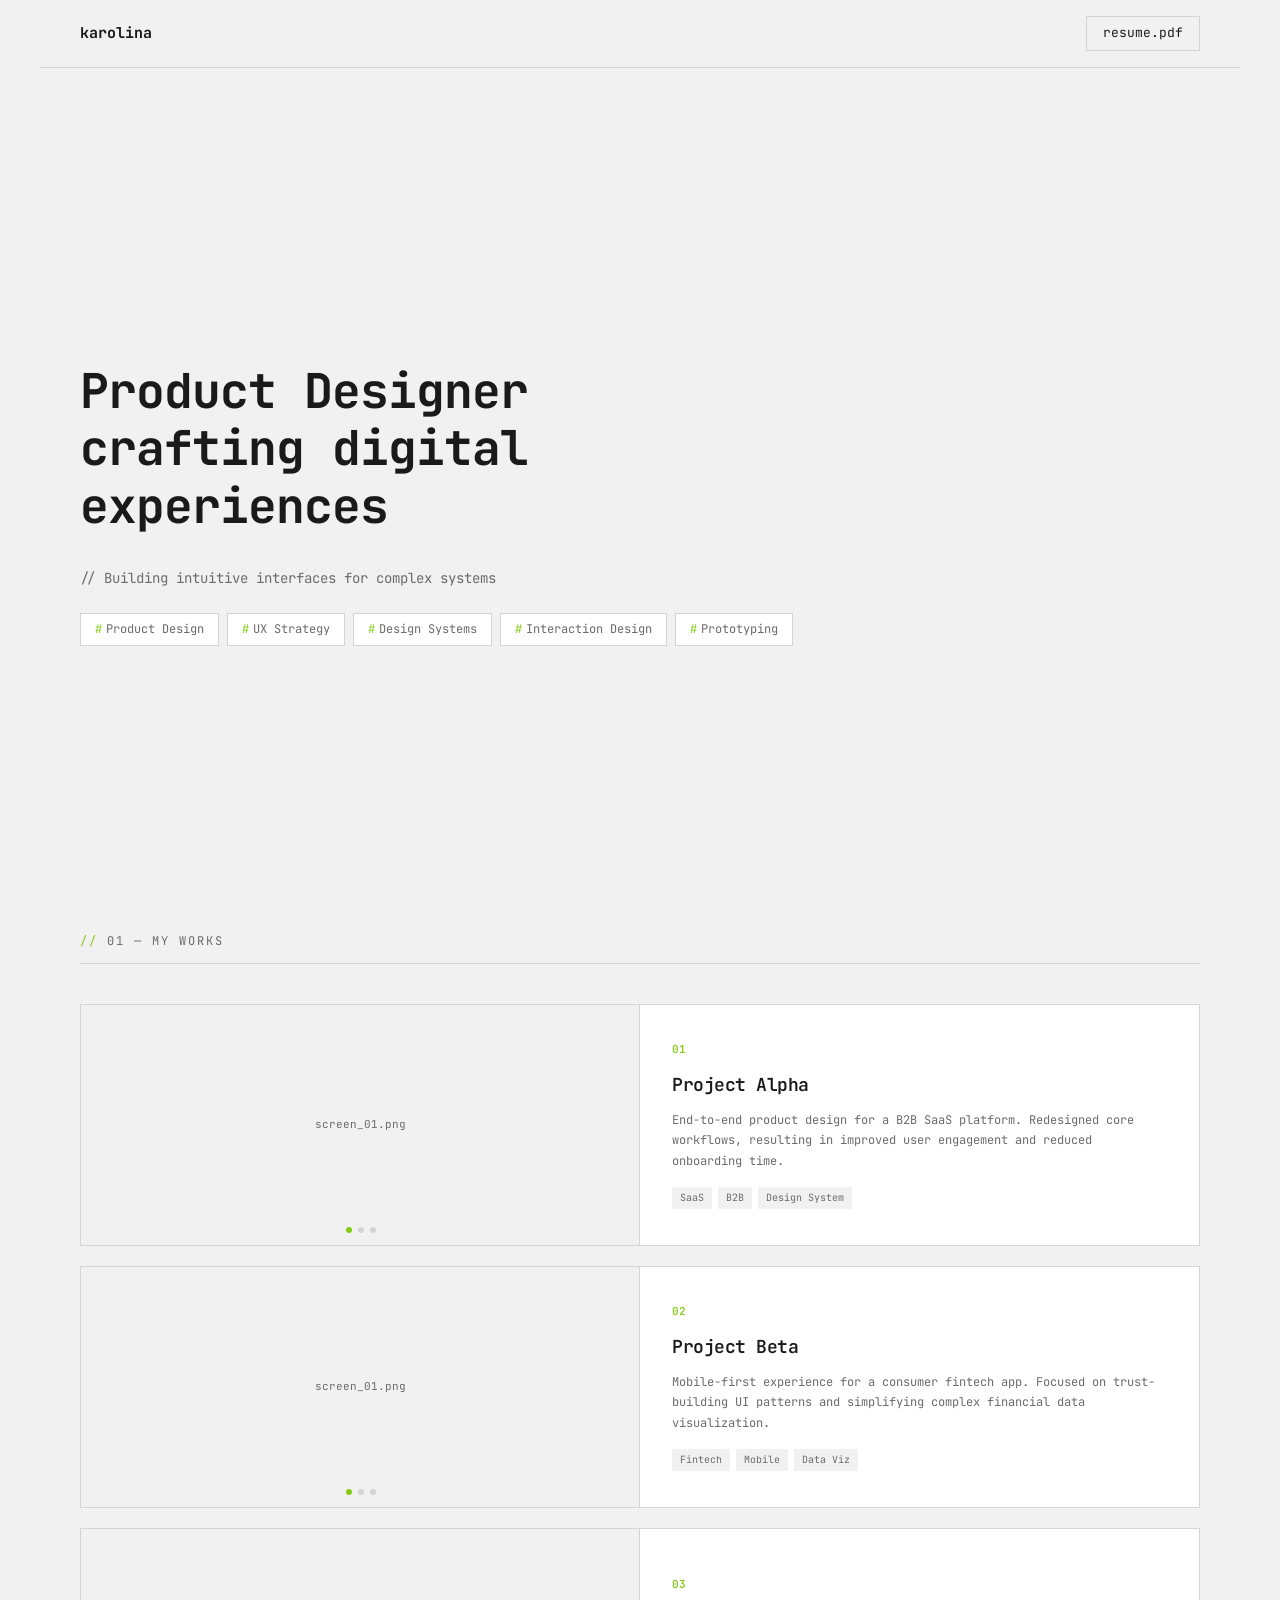
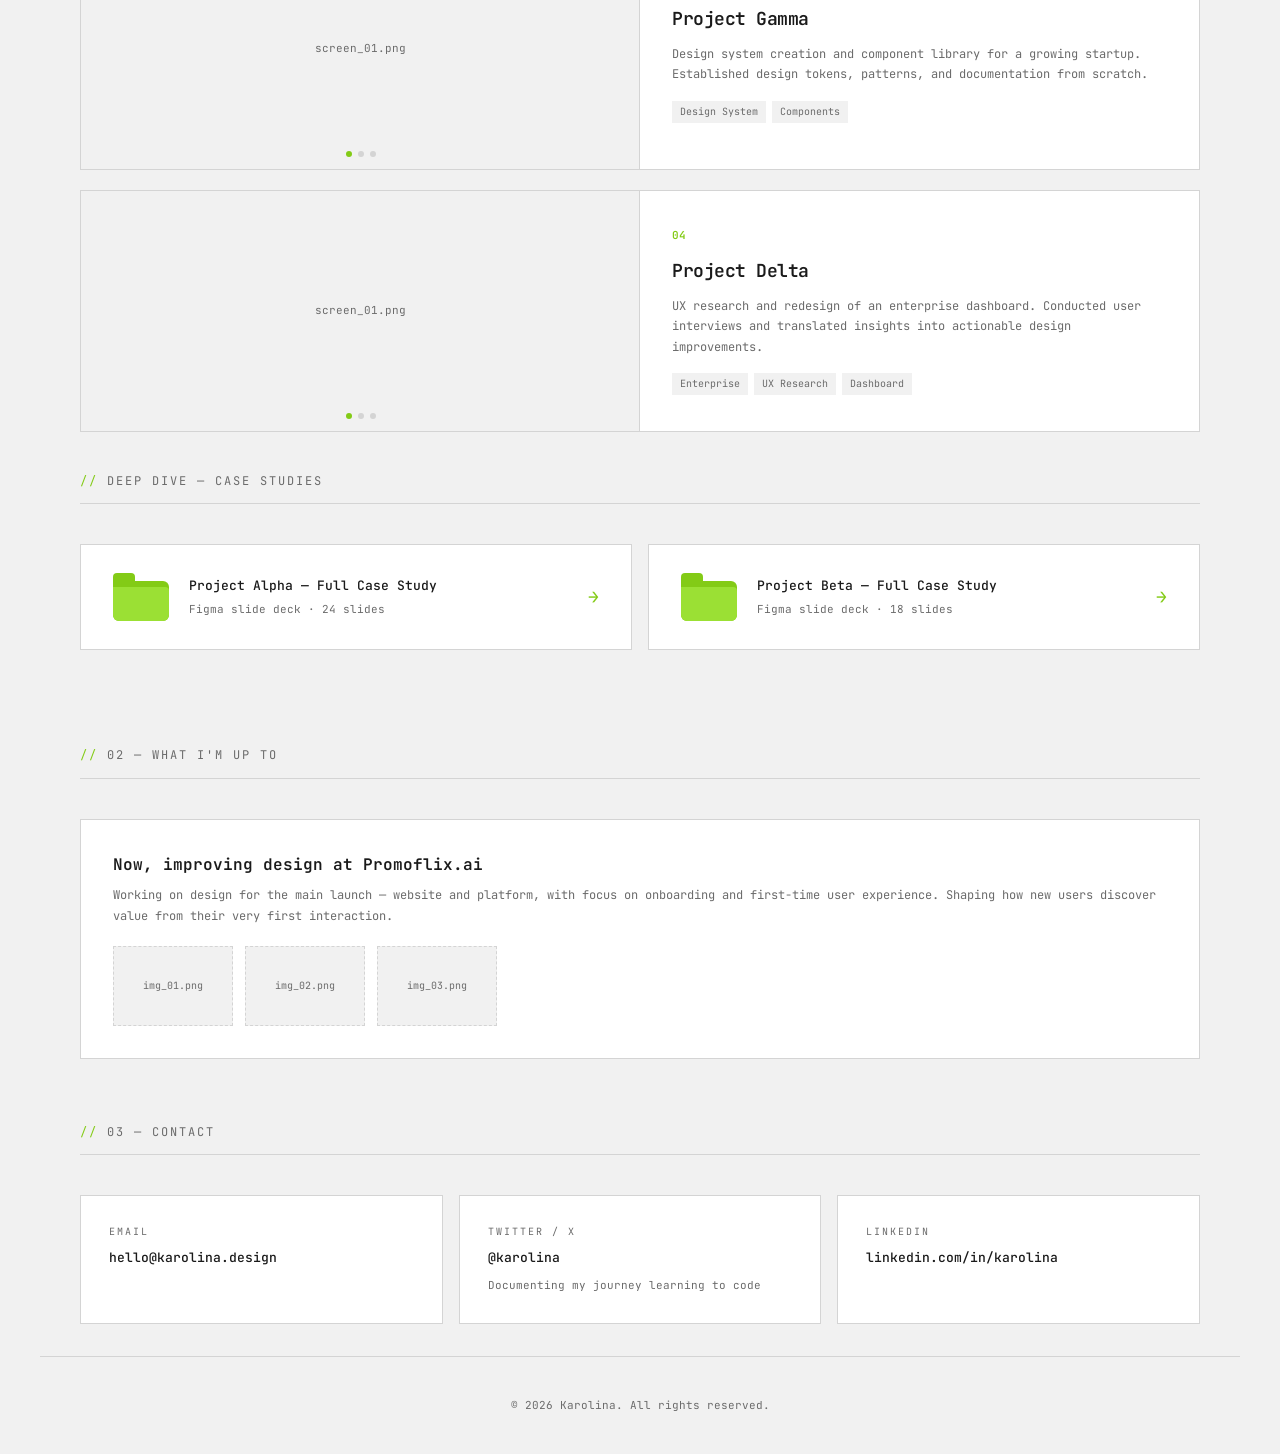
==== index.html @ 52e09d20 "initial commit" ====
<!DOCTYPE html>
<html lang="en">
<head>
<meta charset="UTF-8">
<meta name="viewport" content="width=device-width, initial-scale=1.0">
<title>Karolina — Product Designer</title>
<link rel="preconnect" href="https://fonts.googleapis.com">
<link href="https://fonts.googleapis.com/css2?family=JetBrains+Mono:wght@300;400;500;600;700&display=swap" rel="stylesheet">
<style>
  *, *::before, *::after { margin: 0; padding: 0; box-sizing: border-box; }
  :root {
    --bg: #F1F1F1;
    --bg-card: #FFFFFF;
    --accent: #83CB16;
    --accent-dim: #83cb1633;
    --text: #1A1A1A;
    --text-secondary: #6B6B6B;
    --border: #D4D4D4;
    --mono: 'JetBrains Mono', monospace;
  }
  html { scroll-behavior: smooth; }
  body { font-family: var(--mono); background: var(--bg); color: var(--text); line-height: 1.6; font-size: 14px; }

  /* NAV */
  nav { position: fixed; top: 0; left: 0; right: 0; z-index: 100; background: var(--bg); border-bottom: 1px solid var(--border); padding: 16px 40px; display: flex; justify-content: space-between; align-items: center; max-width: 1200px; margin: 0 auto; }
  .logo { display: flex; align-items: center; }
  .logo svg { height: 20px; width: auto; }
  .nav-resume { font-size: 13px; color: var(--text); text-decoration: none; border: 1px solid var(--border); padding: 6px 16px; transition: all 0.2s; }
  .nav-resume:hover { border-color: var(--accent); background: var(--accent-dim); }

  section { padding: 32px 40px; max-width: 1200px; margin: 0 auto; }
  .hero { padding-top: 140px; min-height: 100vh; display: flex; flex-direction: column; justify-content: center; }
  .comment { color: var(--text-secondary); }
  .hero h1 { font-size: clamp(28px, 4vw, 48px); font-weight: 700; line-height: 1.2; margin: 0 0 32px; letter-spacing: -1px; }

  .tags { display: flex; flex-wrap: wrap; gap: 8px; margin-top: 24px; }
  .tag { border: 1px solid var(--border); padding: 6px 14px; font-size: 12px; color: var(--text-secondary); background: var(--bg-card); }
  .tag::before { content: '#'; color: var(--accent); margin-right: 4px; }

  .section-header { font-size: 12px; text-transform: uppercase; letter-spacing: 2px; color: var(--text-secondary); margin-bottom: 40px; padding-bottom: 12px; border-bottom: 1px solid var(--border); }
  .section-header span { color: var(--accent); }

  /* LAYOUT 1: FULL-WIDTH STACKED CARDS with image carousel */
  .work-stack { display: flex; flex-direction: column; gap: 20px; margin-bottom: 40px; }
  .work-card {
    background: var(--bg-card);
    border: 1px solid var(--border);
    display: grid;
    grid-template-columns: 1fr 1fr;
    overflow: hidden;
    transition: border-color 0.2s;
  }
  .work-card:hover { border-color: var(--accent); }
  .work-card .card-images {
    position: relative;
    overflow: hidden;
    background: var(--bg);
  }
  .card-images .scroll-track {
    display: flex;
    height: 100%;
    min-height: 240px;
    overflow-x: auto;
    scroll-snap-type: x mandatory;
    scrollbar-width: none;
  }
  .card-images .scroll-track::-webkit-scrollbar { display: none; }
  .card-images .scroll-track .img-slide {
    flex: 0 0 100%;
    scroll-snap-align: start;
    background: var(--bg);
    border-right: 1px solid var(--border);
    display: flex;
    align-items: center;
    justify-content: center;
    font-size: 11px;
    color: var(--text-secondary);
  }
  .card-images .scroll-hint {
    position: absolute;
    bottom: 12px;
    left: 50%;
    transform: translateX(-50%);
    display: flex;
    gap: 6px;
  }
  .card-images .scroll-hint .dot {
    width: 6px;
    height: 6px;
    background: var(--border);
    border-radius: 50%;
  }
  .card-images .scroll-hint .dot:first-child { background: var(--accent); }
  .work-card .card-content { padding: 32px; display: flex; flex-direction: column; justify-content: center; }
  .work-card .card-num { font-size: 11px; color: var(--accent); margin-bottom: 12px; font-weight: 600; }
  .work-card h3 { font-size: 18px; font-weight: 600; margin-bottom: 10px; letter-spacing: -0.5px; }
  .work-card p { font-size: 12px; color: var(--text-secondary); line-height: 1.7; }
  .work-card .card-tags { margin-top: 16px; display: flex; gap: 6px; flex-wrap: wrap; }
  .work-card .card-tags span { font-size: 10px; padding: 3px 8px; background: var(--bg); color: var(--text-secondary); }

  /* CLAUDE FOLDER */
  .folders { display: grid; grid-template-columns: repeat(2, 1fr); gap: 16px; margin-bottom: 32px; }
  .folder {
    background: var(--bg-card);
    border: 1px solid var(--border);
    padding: 28px 32px;
    text-decoration: none;
    color: var(--text);
    display: flex;
    align-items: center;
    gap: 20px;
    transition: all 0.25s ease;
  }
  .folder:hover { border-color: var(--accent); background: var(--accent-dim); transform: translateY(-2px); }
  .folder-icon {
    width: 56px;
    height: 48px;
    position: relative;
    flex-shrink: 0;
  }
  .folder-icon .folder-back {
    position: absolute;
    bottom: 0;
    left: 0;
    width: 56px;
    height: 40px;
    background: var(--accent);
    border-radius: 2px 6px 6px 6px;
  }
  .folder-icon .folder-tab {
    position: absolute;
    top: 0;
    left: 0;
    width: 22px;
    height: 12px;
    background: var(--accent);
    border-radius: 4px 4px 0 0;
  }
  .folder-icon .folder-front {
    position: absolute;
    bottom: 0;
    left: 0;
    width: 56px;
    height: 34px;
    background: #9BE034;
    border-radius: 0 4px 6px 6px;
    transition: transform 0.3s ease;
    transform-origin: bottom center;
  }
  .folder:hover .folder-front {
    transform: rotateX(20deg) translateY(-4px);
  }
  .folder-icon .folder-page {
    position: absolute;
    bottom: 4px;
    left: 6px;
    width: 44px;
    height: 28px;
    background: white;
    border-radius: 2px;
    border: 1px solid rgba(0,0,0,0.08);
    transition: transform 0.3s ease;
  }
  .folder-icon .folder-page:nth-child(4) { transform: translateY(-2px); }
  .folder:hover .folder-page { transform: translateY(-8px); }
  .folder:hover .folder-page:nth-child(4) { transform: translateY(-12px); }
  .folder-label { font-size: 13px; font-weight: 500; }
  .folder-sub { font-size: 11px; color: var(--text-secondary); margin-top: 4px; }
  .folder-arrow { margin-left: auto; color: var(--accent); font-size: 18px; transition: transform 0.2s; }
  .folder:hover .folder-arrow { transform: translateX(4px); }

  /* NOW TILE */
  .now-tile { background: var(--bg-card); border: 1px solid var(--border); padding: 32px; }
  .now-tile .now-label { font-size: 11px; color: var(--accent); font-weight: 600; text-transform: uppercase; letter-spacing: 2px; margin-bottom: 16px; }
  .now-tile h3 { font-size: 16px; font-weight: 600; margin-bottom: 8px; }
  .now-tile p { font-size: 12px; color: var(--text-secondary); line-height: 1.7; }
  .now-images { display: flex; gap: 12px; margin-top: 20px; }
  .now-images .img-placeholder { width: 120px; height: 80px; background: var(--bg); border: 1px dashed var(--border); display: flex; align-items: center; justify-content: center; font-size: 10px; color: var(--text-secondary); }

  /* CONTACT */
  .contact-grid { display: grid; grid-template-columns: repeat(3, 1fr); gap: 16px; }
  .contact-card { background: var(--bg-card); border: 1px solid var(--border); padding: 28px; text-decoration: none; color: var(--text); transition: border-color 0.2s; }
  .contact-card:hover { border-color: var(--accent); }
  .contact-card .contact-type { font-size: 10px; text-transform: uppercase; letter-spacing: 2px; color: var(--text-secondary); margin-bottom: 8px; }
  .contact-card .contact-value { font-size: 13px; font-weight: 500; }
  .contact-card .contact-note { font-size: 11px; color: var(--text-secondary); margin-top: 8px; }

  footer { text-align: center; padding: 40px; font-size: 11px; color: var(--text-secondary); border-top: 1px solid var(--border); max-width: 1200px; margin: 0 auto; }

  @media (max-width: 768px) {
    nav { padding: 16px 20px; }
    section { padding: 32px 20px; }
    .hero { padding-top: 100px; }
    .work-card { grid-template-columns: 1fr; }
    .folders, .contact-grid { grid-template-columns: 1fr; }
  }
</style>
</head>
<body>

<nav>
  <div class="logo"><svg viewBox="0 0 100 24" fill="currentColor" xmlns="http://www.w3.org/2000/svg"><text x="0" y="18" font-family="JetBrains Mono, monospace" font-weight="700" font-size="18">karolina</text></svg></div>
  <a href="#" class="nav-resume">resume.pdf</a>
</nav>

<section class="hero">
  <h1>Product Designer<br>crafting digital<br>experiences</h1>
  <div class="comment">// Building intuitive interfaces for complex systems</div>
  <div class="tags">
    <span class="tag">Product Design</span>
    <span class="tag">UX Strategy</span>
    <span class="tag">Design Systems</span>
    <span class="tag">Interaction Design</span>
    <span class="tag">Prototyping</span>
  </div>
</section>

<section>
  <div class="section-header"><span>//</span> 01 — My Works</div>
  <div class="work-stack">
    <div class="work-card">
      <div class="card-images">
        <div class="scroll-track">
          <div class="img-slide">screen_01.png</div>
          <div class="img-slide">screen_02.png</div>
          <div class="img-slide">screen_03.png</div>
        </div>
        <div class="scroll-hint"><span class="dot"></span><span class="dot"></span><span class="dot"></span></div>
      </div>
      <div class="card-content">
        <div class="card-num">01</div>
        <h3>Project Alpha</h3>
        <p>End-to-end product design for a B2B SaaS platform. Redesigned core workflows, resulting in improved user engagement and reduced onboarding time.</p>
        <div class="card-tags"><span>SaaS</span><span>B2B</span><span>Design System</span></div>
      </div>
    </div>
    <div class="work-card">
      <div class="card-images">
        <div class="scroll-track">
          <div class="img-slide">screen_01.png</div>
          <div class="img-slide">screen_02.png</div>
          <div class="img-slide">screen_03.png</div>
        </div>
        <div class="scroll-hint"><span class="dot"></span><span class="dot"></span><span class="dot"></span></div>
      </div>
      <div class="card-content">
        <div class="card-num">02</div>
        <h3>Project Beta</h3>
        <p>Mobile-first experience for a consumer fintech app. Focused on trust-building UI patterns and simplifying complex financial data visualization.</p>
        <div class="card-tags"><span>Fintech</span><span>Mobile</span><span>Data Viz</span></div>
      </div>
    </div>
    <div class="work-card">
      <div class="card-images">
        <div class="scroll-track">
          <div class="img-slide">screen_01.png</div>
          <div class="img-slide">screen_02.png</div>
          <div class="img-slide">screen_03.png</div>
        </div>
        <div class="scroll-hint"><span class="dot"></span><span class="dot"></span><span class="dot"></span></div>
      </div>
      <div class="card-content">
        <div class="card-num">03</div>
        <h3>Project Gamma</h3>
        <p>Design system creation and component library for a growing startup. Established design tokens, patterns, and documentation from scratch.</p>
        <div class="card-tags"><span>Design System</span><span>Components</span></div>
      </div>
    </div>
    <div class="work-card">
      <div class="card-images">
        <div class="scroll-track">
          <div class="img-slide">screen_01.png</div>
          <div class="img-slide">screen_02.png</div>
          <div class="img-slide">screen_03.png</div>
        </div>
        <div class="scroll-hint"><span class="dot"></span><span class="dot"></span><span class="dot"></span></div>
      </div>
      <div class="card-content">
        <div class="card-num">04</div>
        <h3>Project Delta</h3>
        <p>UX research and redesign of an enterprise dashboard. Conducted user interviews and translated insights into actionable design improvements.</p>
        <div class="card-tags"><span>Enterprise</span><span>UX Research</span><span>Dashboard</span></div>
      </div>
    </div>
  </div>

  <div class="section-header"><span>//</span> Deep Dive — Case Studies</div>
  <div class="folders">
    <a href="#" class="folder">
      <div class="folder-icon">
        <div class="folder-tab"></div>
        <div class="folder-back"></div>
        <div class="folder-page"></div>
        <div class="folder-page"></div>
        <div class="folder-front"></div>
      </div>
      <div>
        <div class="folder-label">Project Alpha — Full Case Study</div>
        <div class="folder-sub">Figma slide deck &middot; 24 slides</div>
      </div>
      <div class="folder-arrow">&rarr;</div>
    </a>
    <a href="#" class="folder">
      <div class="folder-icon">
        <div class="folder-tab"></div>
        <div class="folder-back"></div>
        <div class="folder-page"></div>
        <div class="folder-page"></div>
        <div class="folder-front"></div>
      </div>
      <div>
        <div class="folder-label">Project Beta — Full Case Study</div>
        <div class="folder-sub">Figma slide deck &middot; 18 slides</div>
      </div>
      <div class="folder-arrow">&rarr;</div>
    </a>
  </div>

</section>

<section>
  <div class="section-header"><span>//</span> 02 — What I'm Up To</div>
  <div class="now-tile">
    <h3>Now, improving design at Promoflix.ai</h3>
    <p>Working on design for the main launch — website and platform, with focus on onboarding and first-time user experience. Shaping how new users discover value from their very first interaction.</p>
    <div class="now-images">
      <div class="img-placeholder">img_01.png</div>
      <div class="img-placeholder">img_02.png</div>
      <div class="img-placeholder">img_03.png</div>
    </div>
  </div>
</section>

<section>
  <div class="section-header"><span>//</span> 03 — Contact</div>
  <div class="contact-grid">
    <a href="mailto:hello@karolina.design" class="contact-card">
      <div class="contact-type">Email</div>
      <div class="contact-value">hello@karolina.design</div>
    </a>
    <a href="#" class="contact-card">
      <div class="contact-type">Twitter / X</div>
      <div class="contact-value">@karolina</div>
      <div class="contact-note">Documenting my journey learning to code</div>
    </a>
    <a href="#" class="contact-card">
      <div class="contact-type">LinkedIn</div>
      <div class="contact-value">linkedin.com/in/karolina</div>
    </a>
  </div>
</section>

<footer>&copy; 2026 Karolina. All rights reserved.</footer>

</body>
</html>
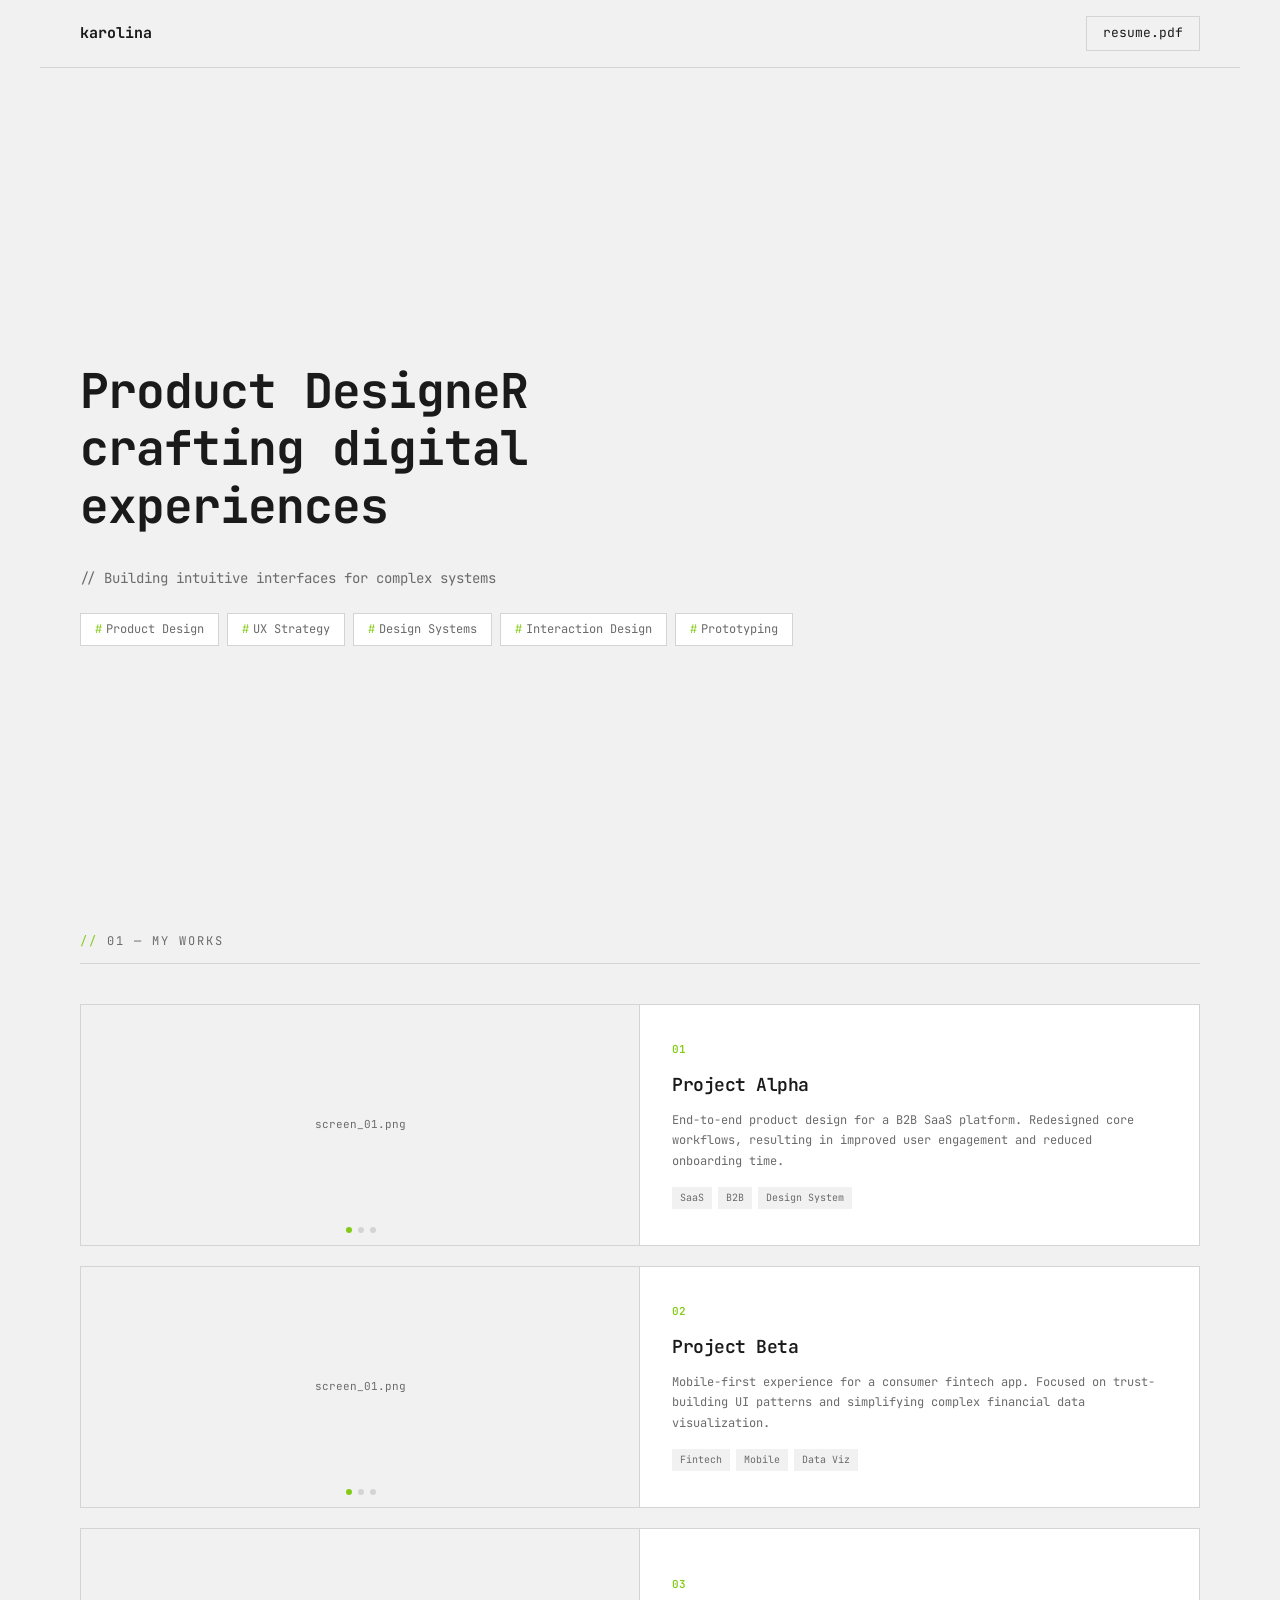
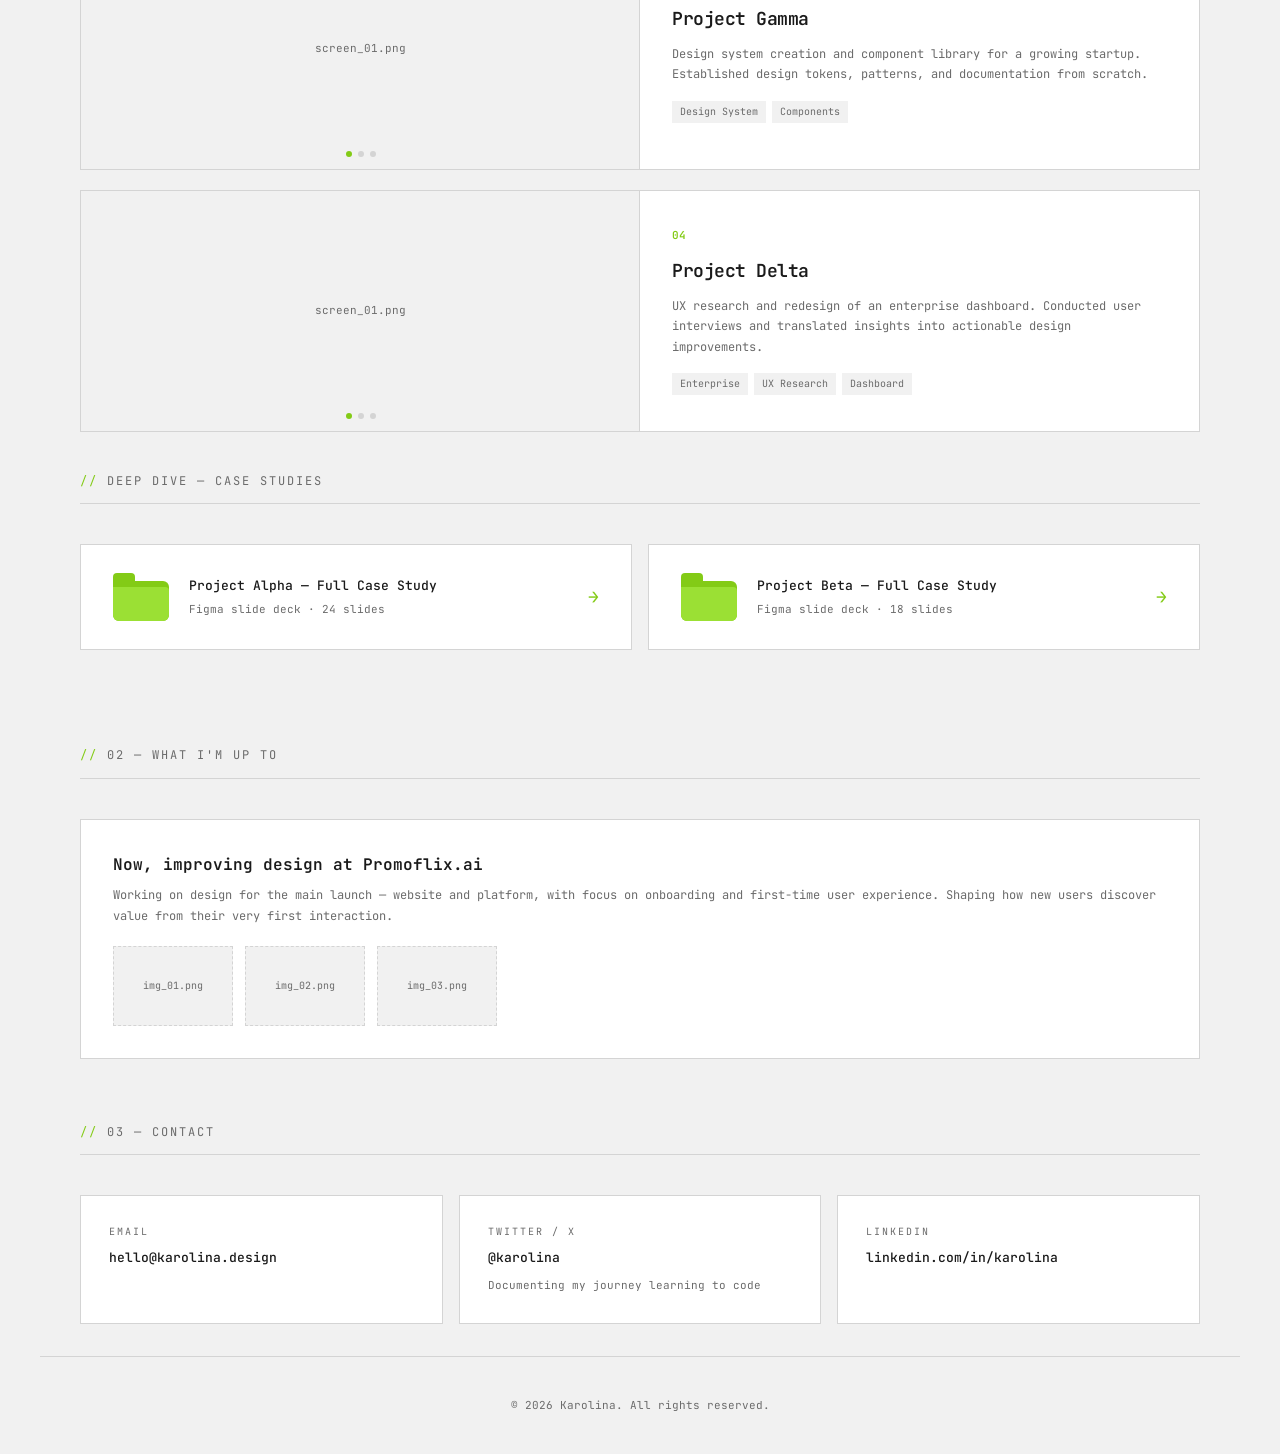
==== commit e1613567: "test change" ====
--- a/index.html
+++ b/index.html
@@ -204,7 +204,7 @@
 </nav>
 
 <section class="hero">
-  <h1>Product Designer<br>crafting digital<br>experiences</h1>
+  <h1>Product DesigneR<br>crafting digital<br>experiences</h1>
   <div class="comment">// Building intuitive interfaces for complex systems</div>
   <div class="tags">
     <span class="tag">Product Design</span>
